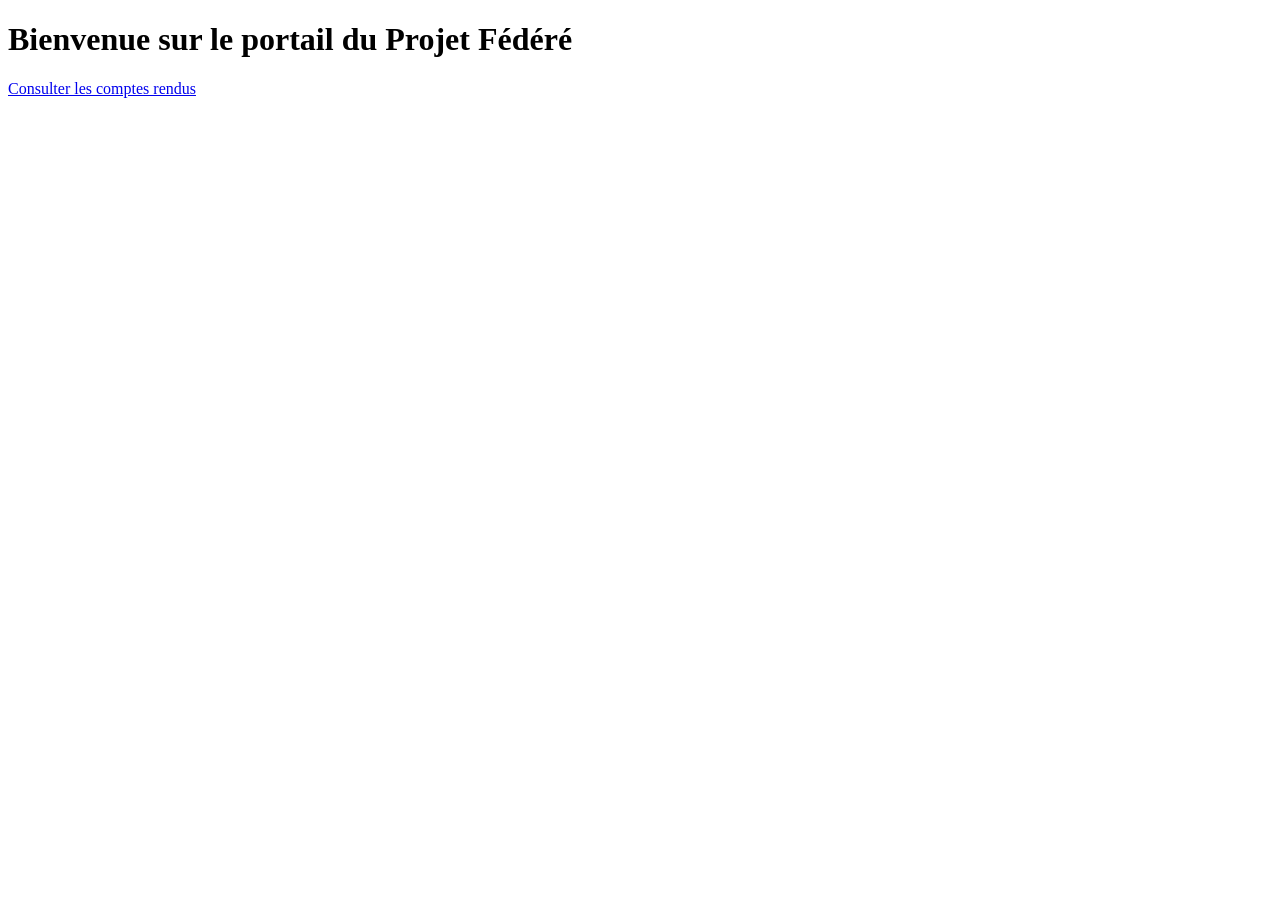
==== index.html @ 5a0127f4 "Initial commit - structure du projet" ====
<!DOCTYPE html>
<html lang="fr">
<head>
  <meta charset="UTF-8">
  <title>Projet Fédéré</title>
</head>
<body>
  <h1>Bienvenue sur le portail du Projet Fédéré</h1>
  <a href="comptes-rendus.html">Consulter les comptes rendus</a>
</body>
</html>
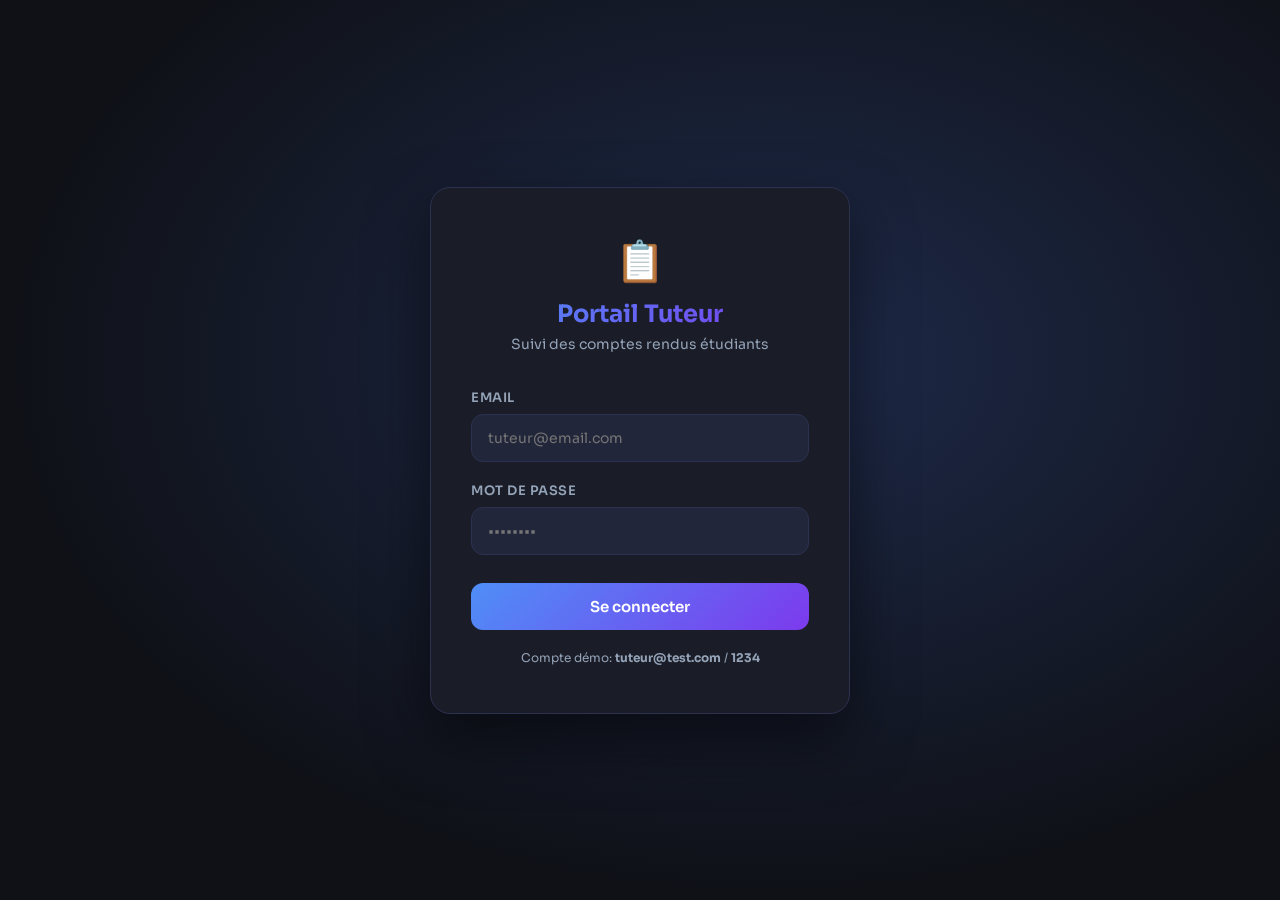
==== commit 0a392264: "Add files via upload" ====
--- a/index.html
+++ b/index.html
@@ -2,10 +2,119 @@
 <html lang="fr">
 <head>
   <meta charset="UTF-8">
-  <title>Projet Fédéré</title>
+  <meta name="viewport" content="width=device-width, initial-scale=1.0">
+  <title>Portail Tuteur - Comptes Rendus</title>
+  <link rel="stylesheet" href="style.css">
 </head>
 <body>
-  <h1>Bienvenue sur le portail du Projet Fédéré</h1>
-  <a href="comptes-rendus.html">Consulter les comptes rendus</a>
+
+  <!-- LOGIN PAGE -->
+  <div id="login-page" class="page active">
+    <div class="login-container">
+      <div class="login-box">
+        <div class="logo">
+          <span class="logo-icon">📋</span>
+          <h1>Portail Tuteur</h1>
+          <p>Suivi des comptes rendus étudiants</p>
+        </div>
+        <div id="login-error" class="error-msg hidden">Email ou mot de passe incorrect.</div>
+        <div class="form-group">
+          <label>Email</label>
+          <input type="email" id="login-email" placeholder="tuteur@email.com" />
+        </div>
+        <div class="form-group">
+          <label>Mot de passe</label>
+          <input type="password" id="login-password" placeholder="••••••••" />
+        </div>
+        <button class="btn-primary" onclick="login()">Se connecter</button>
+        <p class="hint">Compte démo: <b>tuteur@test.com</b> / <b>1234</b></p>
+      </div>
+    </div>
+  </div>
+
+  <!-- DASHBOARD PAGE -->
+  <div id="dashboard-page" class="page">
+    <nav class="navbar">
+      <div class="nav-left">
+        <span class="logo-icon">📋</span>
+        <span class="nav-title">Portail Tuteur</span>
+      </div>
+      <div class="nav-right">
+        <span id="nav-user">👤 Tuteur</span>
+        <button class="btn-logout" onclick="logout()">Déconnexion</button>
+      </div>
+    </nav>
+
+    <div class="dashboard">
+      <!-- Stats -->
+      <div class="stats-row">
+        <div class="stat-card">
+          <div class="stat-number" id="stat-total">0</div>
+          <div class="stat-label">Total Étudiants</div>
+        </div>
+        <div class="stat-card green">
+          <div class="stat-number" id="stat-depose">0</div>
+          <div class="stat-label">Déposés</div>
+        </div>
+        <div class="stat-card orange">
+          <div class="stat-number" id="stat-attente">0</div>
+          <div class="stat-label">En Attente</div>
+        </div>
+        <div class="stat-card red">
+          <div class="stat-number" id="stat-retard">0</div>
+          <div class="stat-label">En Retard</div>
+        </div>
+      </div>
+
+      <!-- Filters -->
+      <div class="filters">
+        <input type="text" id="search-input" placeholder="🔍 Rechercher un étudiant..." oninput="filterTable()" />
+        <select id="filter-statut" onchange="filterTable()">
+          <option value="">Tous les statuts</option>
+          <option value="Déposé">Déposé</option>
+          <option value="En attente">En attente</option>
+          <option value="En retard">En retard</option>
+        </select>
+        <select id="filter-semaine" onchange="filterTable()">
+          <option value="">Toutes les semaines</option>
+          <option value="Semaine 1">Semaine 1</option>
+          <option value="Semaine 2">Semaine 2</option>
+          <option value="Semaine 3">Semaine 3</option>
+        </select>
+      </div>
+
+      <!-- Table -->
+      <div class="table-container">
+        <table id="reports-table">
+          <thead>
+            <tr>
+              <th>#</th>
+              <th>Étudiant</th>
+              <th>Email</th>
+              <th>Semaine</th>
+              <th>Fichier</th>
+              <th>Date de dépôt</th>
+              <th>Statut</th>
+              <th>Actions</th>
+            </tr>
+          </thead>
+          <tbody id="table-body">
+            <tr><td colspan="8" class="loading">Chargement...</td></tr>
+          </tbody>
+        </table>
+      </div>
+    </div>
+  </div>
+
+  <!-- MODAL -->
+  <div id="modal" class="modal hidden">
+    <div class="modal-box">
+      <h2>Détails du compte rendu</h2>
+      <div id="modal-content"></div>
+      <button class="btn-primary" onclick="closeModal()">Fermer</button>
+    </div>
+  </div>
+
+  <script src="app.js"></script>
 </body>
 </html>
--- a/style.css
+++ b/style.css
@@ -0,0 +1,312 @@
+@import url('https://fonts.googleapis.com/css2?family=Sora:wght@300;400;600;700&display=swap');
+
+* { margin: 0; padding: 0; box-sizing: border-box; }
+
+:root {
+  --bg: #0f1117;
+  --surface: #1a1d27;
+  --surface2: #22263a;
+  --accent: #4f8ef7;
+  --accent2: #7c3aed;
+  --green: #22c55e;
+  --orange: #f59e0b;
+  --red: #ef4444;
+  --text: #e2e8f0;
+  --text-muted: #94a3b8;
+  --border: #2d3150;
+  --radius: 12px;
+}
+
+body {
+  font-family: 'Sora', sans-serif;
+  background: var(--bg);
+  color: var(--text);
+  min-height: 100vh;
+}
+
+/* PAGES */
+.page { display: none; }
+.page.active { display: block; }
+
+/* LOGIN */
+.login-container {
+  min-height: 100vh;
+  display: flex;
+  align-items: center;
+  justify-content: center;
+  background: radial-gradient(ellipse at 60% 40%, #1e2a4a 0%, #0f1117 70%);
+}
+
+.login-box {
+  background: var(--surface);
+  border: 1px solid var(--border);
+  border-radius: 20px;
+  padding: 48px 40px;
+  width: 100%;
+  max-width: 420px;
+  box-shadow: 0 25px 60px rgba(0,0,0,0.5);
+}
+
+.logo {
+  text-align: center;
+  margin-bottom: 36px;
+}
+
+.logo-icon { font-size: 40px; }
+
+.logo h1 {
+  font-size: 24px;
+  font-weight: 700;
+  margin: 12px 0 6px;
+  background: linear-gradient(135deg, var(--accent), var(--accent2));
+  -webkit-background-clip: text;
+  -webkit-text-fill-color: transparent;
+}
+
+.logo p { color: var(--text-muted); font-size: 14px; }
+
+.form-group { margin-bottom: 20px; }
+
+.form-group label {
+  display: block;
+  font-size: 13px;
+  font-weight: 600;
+  color: var(--text-muted);
+  margin-bottom: 8px;
+  text-transform: uppercase;
+  letter-spacing: 0.5px;
+}
+
+.form-group input {
+  width: 100%;
+  background: var(--surface2);
+  border: 1px solid var(--border);
+  border-radius: var(--radius);
+  padding: 14px 16px;
+  color: var(--text);
+  font-family: 'Sora', sans-serif;
+  font-size: 14px;
+  transition: border-color 0.2s;
+}
+
+.form-group input:focus {
+  outline: none;
+  border-color: var(--accent);
+}
+
+.btn-primary {
+  width: 100%;
+  background: linear-gradient(135deg, var(--accent), var(--accent2));
+  border: none;
+  border-radius: var(--radius);
+  padding: 14px;
+  color: white;
+  font-family: 'Sora', sans-serif;
+  font-size: 15px;
+  font-weight: 600;
+  cursor: pointer;
+  transition: opacity 0.2s, transform 0.1s;
+  margin-top: 8px;
+}
+
+.btn-primary:hover { opacity: 0.9; transform: translateY(-1px); }
+.btn-primary:active { transform: translateY(0); }
+
+.hint {
+  text-align: center;
+  margin-top: 20px;
+  font-size: 12px;
+  color: var(--text-muted);
+}
+
+.error-msg {
+  background: rgba(239,68,68,0.15);
+  border: 1px solid var(--red);
+  border-radius: 8px;
+  padding: 10px 14px;
+  font-size: 13px;
+  color: var(--red);
+  margin-bottom: 16px;
+}
+
+.hidden { display: none !important; }
+
+/* NAVBAR */
+.navbar {
+  display: flex;
+  align-items: center;
+  justify-content: space-between;
+  background: var(--surface);
+  border-bottom: 1px solid var(--border);
+  padding: 16px 32px;
+  position: sticky;
+  top: 0;
+  z-index: 100;
+}
+
+.nav-left { display: flex; align-items: center; gap: 12px; }
+.nav-title { font-size: 18px; font-weight: 700; }
+.nav-right { display: flex; align-items: center; gap: 16px; }
+#nav-user { font-size: 14px; color: var(--text-muted); }
+
+.btn-logout {
+  background: transparent;
+  border: 1px solid var(--border);
+  border-radius: 8px;
+  padding: 8px 16px;
+  color: var(--text-muted);
+  font-family: 'Sora', sans-serif;
+  font-size: 13px;
+  cursor: pointer;
+  transition: all 0.2s;
+}
+
+.btn-logout:hover { border-color: var(--red); color: var(--red); }
+
+/* DASHBOARD */
+.dashboard { padding: 32px; max-width: 1200px; margin: 0 auto; }
+
+/* STATS */
+.stats-row {
+  display: grid;
+  grid-template-columns: repeat(4, 1fr);
+  gap: 20px;
+  margin-bottom: 28px;
+}
+
+.stat-card {
+  background: var(--surface);
+  border: 1px solid var(--border);
+  border-radius: var(--radius);
+  padding: 24px;
+  text-align: center;
+  border-top: 3px solid var(--accent);
+}
+
+.stat-card.green { border-top-color: var(--green); }
+.stat-card.orange { border-top-color: var(--orange); }
+.stat-card.red { border-top-color: var(--red); }
+
+.stat-number { font-size: 36px; font-weight: 700; }
+.stat-label { font-size: 13px; color: var(--text-muted); margin-top: 4px; }
+
+/* FILTERS */
+.filters {
+  display: flex;
+  gap: 16px;
+  margin-bottom: 20px;
+  flex-wrap: wrap;
+}
+
+.filters input, .filters select {
+  background: var(--surface);
+  border: 1px solid var(--border);
+  border-radius: var(--radius);
+  padding: 12px 16px;
+  color: var(--text);
+  font-family: 'Sora', sans-serif;
+  font-size: 14px;
+  flex: 1;
+  min-width: 180px;
+}
+
+.filters input:focus, .filters select:focus {
+  outline: none;
+  border-color: var(--accent);
+}
+
+.filters select option { background: var(--surface2); }
+
+/* TABLE */
+.table-container {
+  background: var(--surface);
+  border: 1px solid var(--border);
+  border-radius: var(--radius);
+  overflow: hidden;
+}
+
+table { width: 100%; border-collapse: collapse; }
+
+thead { background: var(--surface2); }
+
+th {
+  padding: 14px 16px;
+  text-align: left;
+  font-size: 12px;
+  font-weight: 600;
+  color: var(--text-muted);
+  text-transform: uppercase;
+  letter-spacing: 0.5px;
+}
+
+td {
+  padding: 14px 16px;
+  font-size: 14px;
+  border-top: 1px solid var(--border);
+}
+
+tbody tr:hover { background: var(--surface2); }
+
+.loading { text-align: center; color: var(--text-muted); padding: 40px !important; }
+
+/* BADGES */
+.badge {
+  display: inline-block;
+  padding: 4px 12px;
+  border-radius: 20px;
+  font-size: 12px;
+  font-weight: 600;
+}
+
+.badge-green { background: rgba(34,197,94,0.15); color: var(--green); }
+.badge-orange { background: rgba(245,158,11,0.15); color: var(--orange); }
+.badge-red { background: rgba(239,68,68,0.15); color: var(--red); }
+
+/* ACTION BUTTONS */
+.btn-view {
+  background: rgba(79,142,247,0.15);
+  border: 1px solid var(--accent);
+  border-radius: 8px;
+  padding: 6px 14px;
+  color: var(--accent);
+  font-family: 'Sora', sans-serif;
+  font-size: 12px;
+  cursor: pointer;
+  transition: all 0.2s;
+}
+
+.btn-view:hover { background: var(--accent); color: white; }
+
+/* MODAL */
+.modal {
+  position: fixed;
+  inset: 0;
+  background: rgba(0,0,0,0.7);
+  display: flex;
+  align-items: center;
+  justify-content: center;
+  z-index: 999;
+}
+
+.modal-box {
+  background: var(--surface);
+  border: 1px solid var(--border);
+  border-radius: 20px;
+  padding: 40px;
+  width: 100%;
+  max-width: 500px;
+}
+
+.modal-box h2 { margin-bottom: 24px; font-size: 20px; }
+
+.modal-row {
+  display: flex;
+  justify-content: space-between;
+  padding: 12px 0;
+  border-bottom: 1px solid var(--border);
+  font-size: 14px;
+}
+
+.modal-row:last-of-type { border-bottom: none; }
+.modal-label { color: var(--text-muted); }
+.modal-box .btn-primary { margin-top: 24px; }
